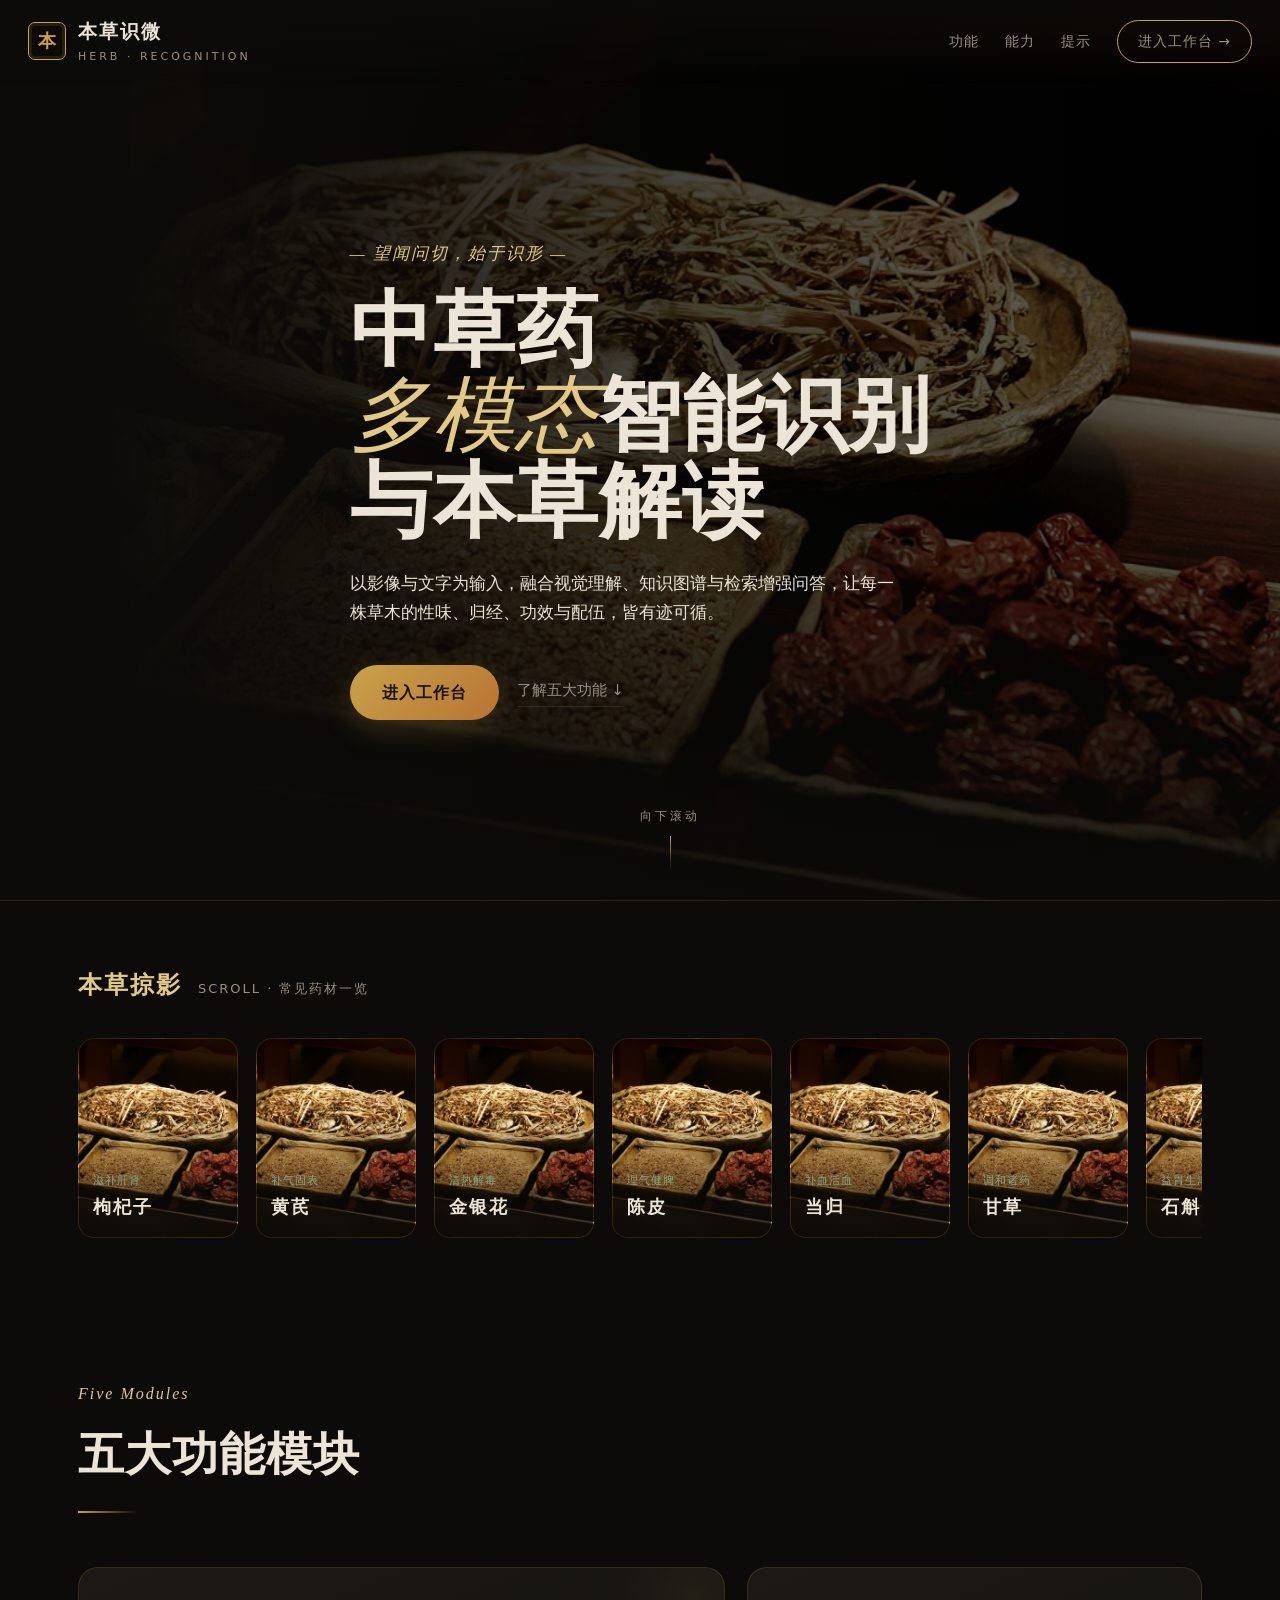
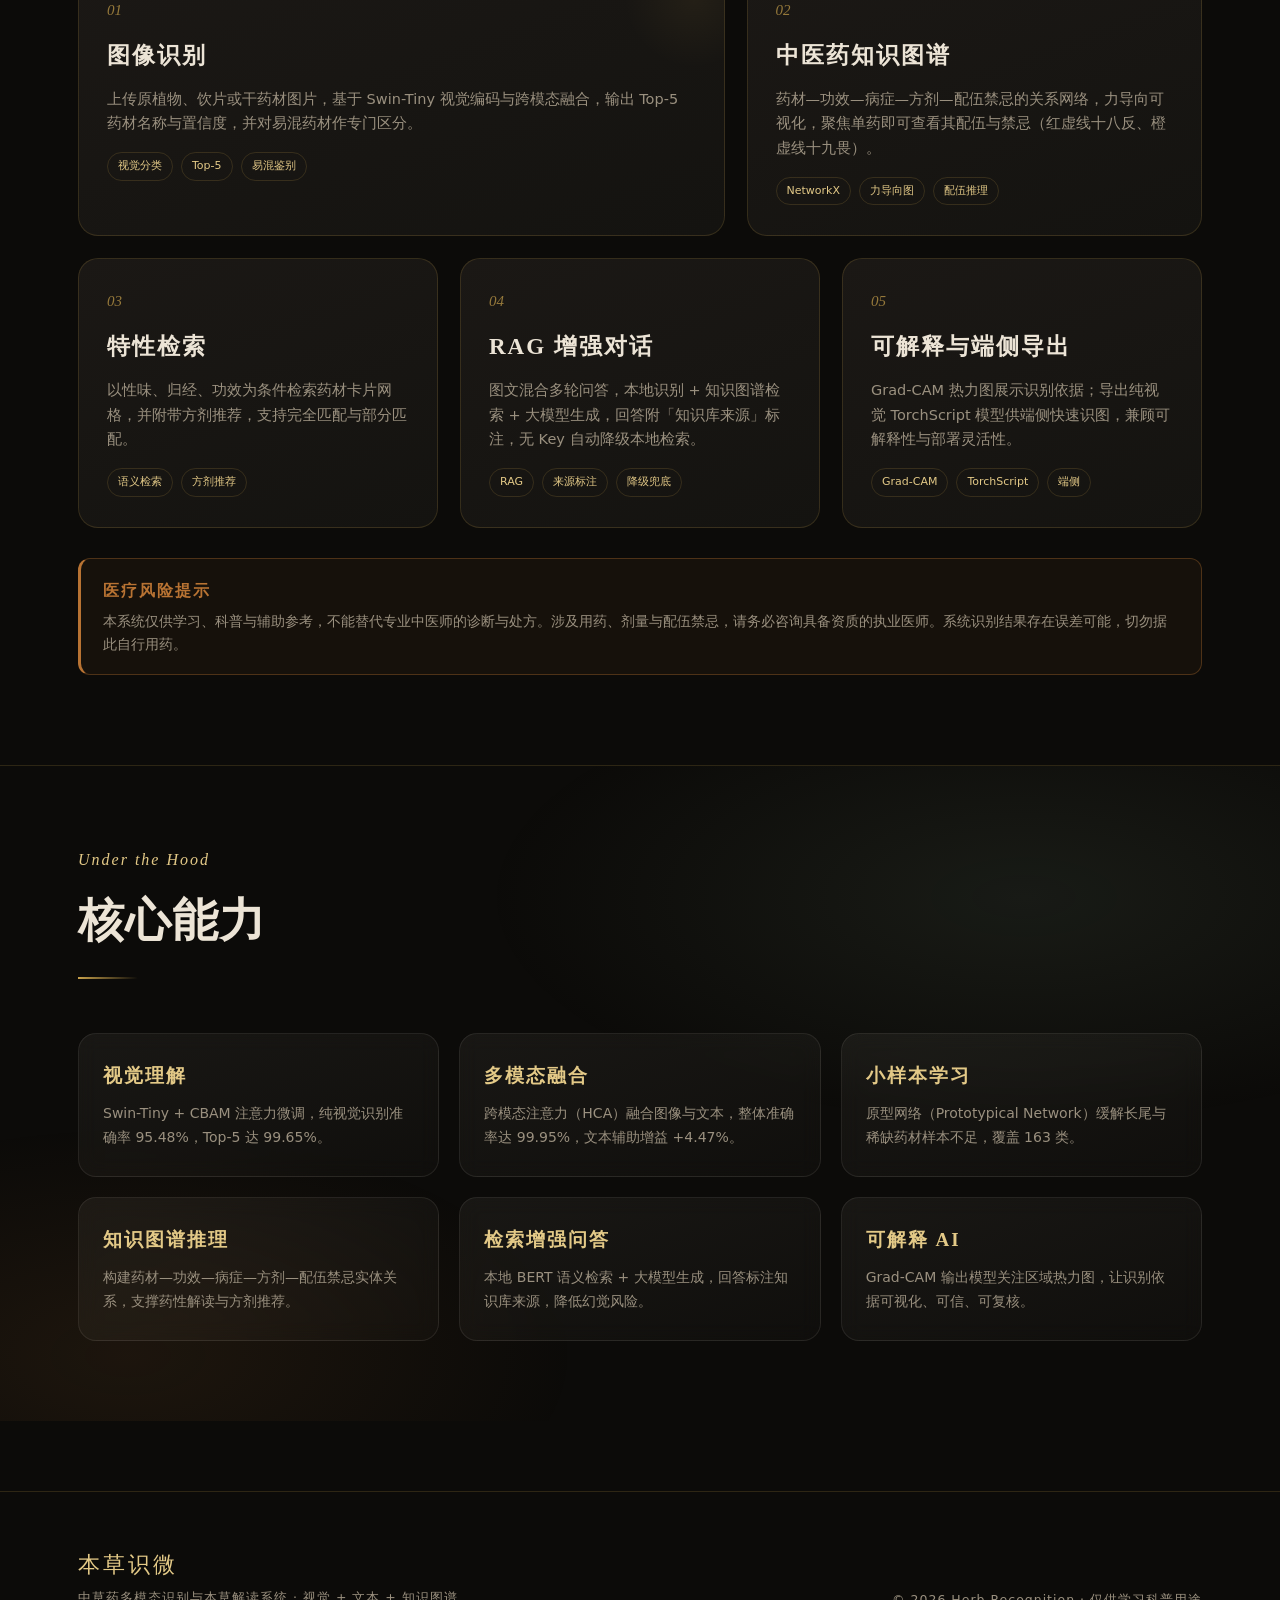
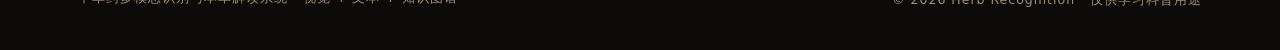
==== web/home.html @ ccd92ffd "add home.html(demo),hero inline" ====
<!DOCTYPE html>
<html lang="zh-CN">
<head>
<meta charset="UTF-8" />
<meta name="viewport" content="width=device-width, initial-scale=1.0" />
<title>本草识微 · 中草药多模态识别系统</title>
<style>
  :root {
    --ink: #0c0b09;
    --ink-2: #141310;
    --panel: #1b1815;
    --panel-2: #221e19;
    --gold: #c9a24b;
    --gold-soft: #e3c987;
    --copper: #b87333;
    --jade: #8aa888;
    --paper: #ece4d6;
    --muted: #9a907f;
    --line: rgba(201,162,75,0.18);
    --glass: rgba(236,228,214,0.05);
    --sans: "PingFang SC","Hiragino Sans GB","Microsoft YaHei",system-ui,sans-serif;
    --serif: "Songti SC","STSong","SimSun",Georgia,"Times New Roman",serif;
  }
  * { margin:0; padding:0; box-sizing:border-box; }
  html { scroll-behavior:smooth; }
  body {
    background:var(--ink);
    color:var(--paper);
    font-family:var(--sans);
    line-height:1.7;
    overflow-x:hidden;
    -webkit-font-smoothing:antialiased;
  }
  .wrap { max-width:1180px; margin:0 auto; padding:0 28px; }
  section { position:relative; }

  /* ---------- Top nav ---------- */
  .nav {
    position:fixed; top:0; left:0; right:0; z-index:50;
    display:flex; align-items:center; justify-content:space-between;
    padding:16px 28px;
    background:linear-gradient(180deg, rgba(12,11,9,0.92), rgba(12,11,9,0));
    backdrop-filter:blur(6px);
  }
  .brand { display:flex; align-items:center; gap:12px; }
  .seal {
    width:38px; height:38px; border:1.5px solid var(--gold);
    border-radius:7px; display:grid; place-items:center;
    color:var(--gold); font-family:var(--serif); font-size:18px; font-weight:700;
    box-shadow:inset 0 0 0 3px rgba(201,162,75,0.12);
  }
  .brand b { font-family:var(--serif); font-size:19px; letter-spacing:2px; font-weight:600; }
  .brand span { display:block; font-size:11px; color:var(--muted); letter-spacing:3px; }
  .nav-links { display:flex; gap:26px; align-items:center; }
  .nav-links a { color:var(--muted); text-decoration:none; font-size:14px; letter-spacing:1px; transition:color .25s; }
  .nav-links a:hover { color:var(--gold-soft); }
  .btn-enter {
    border:1px solid var(--gold); color:var(--gold-soft);
    padding:9px 20px; border-radius:30px; font-size:14px; text-decoration:none;
    transition:all .3s; letter-spacing:1px;
  }
  .btn-enter:hover { background:var(--gold); color:var(--ink); }

  /* ---------- Hero ---------- */
  .hero { min-height:100vh; display:flex; align-items:center; position:relative; overflow:hidden; }
  .hero-bg {
    position:absolute; inset:-8% -8% -8% -8%;
    background:url('hero.jpg') center/cover no-repeat;
    filter:brightness(.42) saturate(.85) contrast(1.05);
    transform:scale(1.05);
    will-change:transform;
  }
  .hero-veil {
    position:absolute; inset:0;
    background:
      radial-gradient(120% 80% at 70% 30%, transparent 30%, rgba(12,11,9,.55) 70%, var(--ink) 100%),
      linear-gradient(90deg, var(--ink) 8%, rgba(12,11,9,.35) 55%, transparent 100%);
  }
  .hero-inner { position:relative; z-index:2; max-width:760px; padding-top:60px; }
  .kicker {
    font-family:var(--serif); font-style:italic; color:var(--gold-soft);
    font-size:17px; letter-spacing:2px; margin-bottom:18px; opacity:0;
    animation:rise .9s .1s forwards;
  }
  .hero h1 {
    font-family:var(--sans); font-weight:800; font-size:clamp(40px,7vw,82px);
    line-height:1.04; letter-spacing:1px;
  }
  .hero h1 em {
    font-family:var(--serif); font-style:italic; font-weight:500;
    color:var(--gold-soft);
  }
  .hero h1 .reveal { display:block; overflow:hidden; }
  .hero h1 .reveal > span { display:block; transform:translateY(110%); animation:riseUp 1s forwards; }
  .hero h1 .reveal:nth-child(2) > span { animation-delay:.18s; }
  .hero h1 .reveal:nth-child(3) > span { animation-delay:.34s; }
  .hero p.lead {
    margin-top:26px; max-width:560px; color:var(--paper); font-size:17px;
    opacity:0; animation:rise 1s .5s forwards;
  }
  .hero-cta { margin-top:38px; display:flex; gap:18px; align-items:center; opacity:0; animation:rise 1s .7s forwards; }
  .cta-main {
    background:linear-gradient(135deg,var(--gold),var(--copper));
    color:#1a130a; padding:14px 32px; border-radius:34px; font-weight:700;
    text-decoration:none; letter-spacing:1px; transition:transform .3s, box-shadow .3s;
    box-shadow:0 10px 30px rgba(201,162,75,.22);
  }
  .cta-main:hover { transform:translateY(-3px); box-shadow:0 16px 40px rgba(201,162,75,.35); }
  .cta-ghost { color:var(--muted); text-decoration:none; font-size:15px; border-bottom:1px solid var(--line); padding-bottom:3px; }
  .cta-ghost:hover { color:var(--gold-soft); }

  .scroll-hint {
    position:absolute; bottom:30px; left:50%; transform:translateX(-50%);
    color:var(--muted); font-size:12px; letter-spacing:3px; text-align:center; z-index:2;
    opacity:0; animation:rise 1s 1s forwards;
  }
  .scroll-hint i { display:block; width:1px; height:34px; margin:10px auto 0; background:linear-gradient(var(--gold),transparent); animation:drop 1.8s infinite; }

  /* ---------- Marquee of herbs ---------- */
  .herb-rail { padding:64px 0 30px; border-top:1px solid var(--line); }
  .rail-head { display:flex; align-items:baseline; gap:16px; margin-bottom:26px; }
  .rail-head h3 { font-family:var(--serif); font-size:24px; letter-spacing:2px; color:var(--gold-soft); }
  .rail-head span { color:var(--muted); font-size:13px; letter-spacing:2px; }
  .rail { display:flex; gap:18px; overflow-x:auto; padding:6px 2px 22px; scrollbar-width:thin; scroll-snap-type:x mandatory; }
  .rail::-webkit-scrollbar { height:6px; }
  .rail::-webkit-scrollbar-thumb { background:var(--line); border-radius:3px; }
  .chip {
    flex:0 0 auto; scroll-snap-align:start; width:160px; height:200px; border-radius:16px;
    position:relative; overflow:hidden; border:1px solid var(--line);
    background-size:cover; background-position:center; transition:transform .4s, border-color .4s;
  }
  .chip:hover { transform:translateY(-6px); border-color:var(--gold); }
  .chip::after { content:""; position:absolute; inset:0; background:linear-gradient(180deg,transparent 40%,rgba(12,11,9,.85)); }
  .chip b { position:absolute; bottom:14px; left:14px; z-index:2; font-family:var(--serif); font-size:18px; letter-spacing:2px; }
  .chip em { position:absolute; bottom:46px; left:14px; z-index:2; font-style:normal; font-size:11px; color:var(--jade); letter-spacing:1px; }

  /* ---------- Modules ---------- */
  .modules { padding:90px 0; }
  .sec-title { margin-bottom:54px; }
  .sec-title .k { font-family:var(--serif); font-style:italic; color:var(--gold-soft); font-size:16px; letter-spacing:2px; }
  .sec-title h2 { font-family:var(--sans); font-weight:800; font-size:clamp(30px,4.5vw,46px); margin-top:8px; letter-spacing:1px; }
  .sec-title .ln { width:60px; height:2px; background:linear-gradient(90deg,var(--gold),transparent); margin-top:18px; }
  .grid { display:grid; grid-template-columns:repeat(12,1fr); gap:22px; }
  .card {
    border:1px solid var(--line); border-radius:20px; padding:30px 28px;
    background:linear-gradient(160deg,var(--panel),var(--ink-2));
    position:relative; overflow:hidden; transition:transform .4s, border-color .4s;
    opacity:0; transform:translateY(40px);
  }
  .card.in { opacity:1; transform:none; transition:opacity .7s, transform .7s, border-color .4s; }
  .card:hover { border-color:var(--gold); transform:translateY(-5px); }
  .card .no { font-family:var(--serif); font-style:italic; color:var(--gold); font-size:15px; opacity:.7; }
  .card h4 { font-family:var(--serif); font-size:23px; letter-spacing:2px; margin:12px 0 12px; }
  .card p { color:var(--muted); font-size:14.5px; }
  .card .tags { margin-top:16px; display:flex; flex-wrap:wrap; gap:8px; }
  .card .tags span { font-size:11px; color:var(--gold-soft); border:1px solid var(--line); padding:4px 10px; border-radius:20px; }
  .card .glow { position:absolute; right:-40px; top:-40px; width:140px; height:140px; border-radius:50%; background:radial-gradient(var(--gold),transparent 70%); opacity:.07; }
  .c-wide { grid-column:span 7; }
  .c-mid { grid-column:span 5; }
  .c-third { grid-column:span 4; }
  .c-half { grid-column:span 6; }

  /* ---------- Capability (glass / nature) ---------- */
  .cap { padding:80px 0; border-top:1px solid var(--line); position:relative; }
  .cap::before {
    content:""; position:absolute; inset:0;
    background:
      radial-gradient(60% 50% at 80% 20%, rgba(138,168,136,0.10), transparent 70%),
      radial-gradient(50% 50% at 10% 90%, rgba(184,115,51,0.10), transparent 70%);
    pointer-events:none;
  }
  .cap-grid { display:grid; grid-template-columns:repeat(3,1fr); gap:20px; position:relative; }
  .glass {
    border:1px solid rgba(236,228,214,0.09); border-radius:18px; padding:26px 24px;
    background:linear-gradient(160deg, rgba(236,228,214,0.06), rgba(236,228,214,0.02));
    backdrop-filter:blur(10px); transition:transform .4s, background .4s;
  }
  .glass:hover { transform:translateY(-4px); background:linear-gradient(160deg, rgba(236,228,214,0.10), rgba(236,228,214,0.03)); }
  .glass h5 { font-family:var(--serif); font-size:19px; letter-spacing:2px; color:var(--gold-soft); margin-bottom:10px; }
  .glass p { color:var(--muted); font-size:14px; }

  /* ---------- Disclaimer ---------- */
  .disc {
    margin:30px auto 0; max-width:1180px;
    border:1px solid rgba(184,115,51,0.35); border-left:3px solid var(--copper);
    background:rgba(184,115,51,0.06); border-radius:12px; padding:18px 22px;
  }
  .disc b { color:var(--copper); font-family:var(--serif); letter-spacing:2px; }
  .disc p { color:var(--muted); font-size:13.5px; margin-top:6px; }

  /* ---------- Footer ---------- */
  footer { padding:54px 0 40px; border-top:1px solid var(--line); margin-top:70px; }
  .foot { display:flex; justify-content:space-between; align-items:flex-end; flex-wrap:wrap; gap:20px; }
  .foot .seal-lg { font-family:var(--serif); font-size:22px; letter-spacing:3px; color:var(--gold-soft); }
  .foot small { color:var(--muted); font-size:12.5px; letter-spacing:1px; }

  @keyframes rise { to { opacity:1; transform:none; } }
  @keyframes riseUp { to { transform:translateY(0); } }
  @keyframes drop { 0%{transform:scaleY(0);transform-origin:top} 50%{transform:scaleY(1);transform-origin:top} 51%{transform-origin:bottom} 100%{transform:scaleY(0);transform-origin:bottom} }

  /* scroll-driven parallax via CSS only */
  .parallax { will-change:transform; }

  @media (max-width:880px) {
    .c-wide,.c-mid,.c-third,.c-half { grid-column:span 12; }
    .cap-grid { grid-template-columns:1fr; }
    .nav-links a:not(.btn-enter) { display:none; }
    .hero h1 { font-size:38px; }
  }
</style>
</head>
<body>

<!-- NAV -->
<nav class="nav">
  <div class="brand">
    <div class="seal">本</div>
    <div><b>本草识微</b><span>HERB · RECOGNITION</span></div>
  </div>
  <div class="nav-links">
    <a href="#modules">功能</a>
    <a href="#capability">能力</a>
    <a href="#disclaimer">提示</a>
    <a class="btn-enter" href="index.html">进入工作台 →</a>
  </div>
</nav>

<!-- HERO -->
<section class="hero">
  <div class="hero-bg parallax" id="heroBg"></div>
  <div class="hero-veil"></div>
  <div class="wrap hero-inner">
    <div class="kicker">— 望闻问切，始于识形 —</div>
    <h1>
      <span class="reveal"><span>中草药</span></span>
      <span class="reveal"><span><em>多模态</em>智能识别</span></span>
      <span class="reveal"><span>与本草解读</span></span>
    </h1>
    <p class="lead">以影像与文字为输入，融合视觉理解、知识图谱与检索增强问答，让每一株草木的性味、归经、功效与配伍，皆有迹可循。</p>
    <div class="hero-cta">
      <a class="cta-main" href="index.html">进入工作台</a>
      <a class="cta-ghost" href="#modules">了解五大功能 ↓</a>
    </div>
  </div>
  <div class="scroll-hint">向下滚动<i></i></div>
</section>

<!-- HERB RAIL -->
<section class="herb-rail">
  <div class="wrap">
    <div class="rail-head">
      <h3>本草掠影</h3><span>SCROLL · 常见药材一览</span>
    </div>
    <div class="rail" id="rail"></div>
  </div>
</section>

<!-- MODULES -->
<section class="modules" id="modules">
  <div class="wrap">
    <div class="sec-title">
      <div class="k">Five Modules</div>
      <h2>五大功能模块</h2>
      <div class="ln"></div>
    </div>
    <div class="grid">
      <div class="card c-wide">
        <span class="glow"></span>
        <div class="no">01</div>
        <h4>图像识别</h4>
        <p>上传原植物、饮片或干药材图片，基于 Swin-Tiny 视觉编码与跨模态融合，输出 Top-5 药材名称与置信度，并对易混药材作专门区分。</p>
        <div class="tags"><span>视觉分类</span><span>Top-5</span><span>易混鉴别</span></div>
      </div>
      <div class="card c-mid">
        <div class="no">02</div>
        <h4>中医药知识图谱</h4>
        <p>药材—功效—病症—方剂—配伍禁忌的关系网络，力导向可视化，聚焦单药即可查看其配伍与禁忌（红虚线十八反、橙虚线十九畏）。</p>
        <div class="tags"><span>NetworkX</span><span>力导向图</span><span>配伍推理</span></div>
      </div>
      <div class="card c-third">
        <div class="no">03</div>
        <h4>特性检索</h4>
        <p>以性味、归经、功效为条件检索药材卡片网格，并附带方剂推荐，支持完全匹配与部分匹配。</p>
        <div class="tags"><span>语义检索</span><span>方剂推荐</span></div>
      </div>
      <div class="card c-third">
        <div class="no">04</div>
        <h4>RAG 增强对话</h4>
        <p>图文混合多轮问答，本地识别 + 知识图谱检索 + 大模型生成，回答附「知识库来源」标注，无 Key 自动降级本地检索。</p>
        <div class="tags"><span>RAG</span><span>来源标注</span><span>降级兜底</span></div>
      </div>
      <div class="card c-third">
        <div class="no">05</div>
        <h4>可解释与端侧导出</h4>
        <p>Grad-CAM 热力图展示识别依据；导出纯视觉 TorchScript 模型供端侧快速识图，兼顾可解释性与部署灵活性。</p>
        <div class="tags"><span>Grad-CAM</span><span>TorchScript</span><span>端侧</span></div>
      </div>
    </div>

    <div class="disc" id="disclaimer">
      <b>医疗风险提示</b>
      <p>本系统仅供学习、科普与辅助参考，不能替代专业中医师的诊断与处方。涉及用药、剂量与配伍禁忌，请务必咨询具备资质的执业医师。系统识别结果存在误差可能，切勿据此自行用药。</p>
    </div>
  </div>
</section>

<!-- CAPABILITY -->
<section class="cap" id="capability">
  <div class="wrap">
    <div class="sec-title">
      <div class="k">Under the Hood</div>
      <h2>核心能力</h2>
      <div class="ln"></div>
    </div>
    <div class="cap-grid">
      <div class="glass">
        <h5>视觉理解</h5>
        <p>Swin-Tiny + CBAM 注意力微调，纯视觉识别准确率 95.48%，Top-5 达 99.65%。</p>
      </div>
      <div class="glass">
        <h5>多模态融合</h5>
        <p>跨模态注意力（HCA）融合图像与文本，整体准确率达 99.95%，文本辅助增益 +4.47%。</p>
      </div>
      <div class="glass">
        <h5>小样本学习</h5>
        <p>原型网络（Prototypical Network）缓解长尾与稀缺药材样本不足，覆盖 163 类。</p>
      </div>
      <div class="glass">
        <h5>知识图谱推理</h5>
        <p>构建药材—功效—病症—方剂—配伍禁忌实体关系，支撑药性解读与方剂推荐。</p>
      </div>
      <div class="glass">
        <h5>检索增强问答</h5>
        <p>本地 BERT 语义检索 + 大模型生成，回答标注知识库来源，降低幻觉风险。</p>
      </div>
      <div class="glass">
        <h5>可解释 AI</h5>
        <p>Grad-CAM 输出模型关注区域热力图，让识别依据可视化、可信、可复核。</p>
      </div>
    </div>
  </div>
</section>

<!-- FOOTER -->
<footer>
  <div class="wrap foot">
    <div>
      <div class="seal-lg">本草识微</div>
      <small>中草药多模态识别与本草解读系统 · 视觉 + 文本 + 知识图谱</small>
    </div>
    <small>© 2026 Herb Recognition · 仅供学习科普用途</small>
  </div>
</footer>

<script>
  // herb rail data (uses local web herb thumbnails)
  const herbs = [
    {n:"枸杞子", e:"滋补肝肾", img:"hero.jpg"},
    {n:"黄芪", e:"补气固表", img:"hero.jpg"},
    {n:"金银花", e:"清热解毒", img:"hero.jpg"},
    {n:"陈皮", e:"理气健脾", img:"hero.jpg"},
    {n:"当归", e:"补血活血", img:"hero.jpg"},
    {n:"甘草", e:"调和诸药", img:"hero.jpg"},
    {n:"石斛", e:"益胃生津", img:"hero.jpg"}
  ];
  const rail = document.getElementById('rail');
  herbs.forEach(h => {
    const c = document.createElement('div');
    c.className = 'chip';
    c.style.backgroundImage = `url('${h.img}')`;
    c.innerHTML = `<em>${h.e}</em><b>${h.n}</b>`;
    rail.appendChild(c);
  });

  // scroll-driven parallax for hero bg (CSS transform via JS scroll, no library)
  const heroBg = document.getElementById('heroBg');
  let ticking = false;
  window.addEventListener('scroll', () => {
    if (!ticking) {
      window.requestAnimationFrame(() => {
        const y = window.scrollY;
        heroBg.style.transform = `scale(1.05) translateY(${y * 0.18}px)`;
        ticking = false;
      });
      ticking = true;
    }
  });

  // reveal cards on scroll
  const io = new IntersectionObserver((entries) => {
    entries.forEach(e => { if (e.isIntersecting) e.target.classList.add('in'); });
  }, { threshold: 0.18 });
  document.querySelectorAll('.card').forEach(c => io.observe(c));
</script>
</body>
</html>
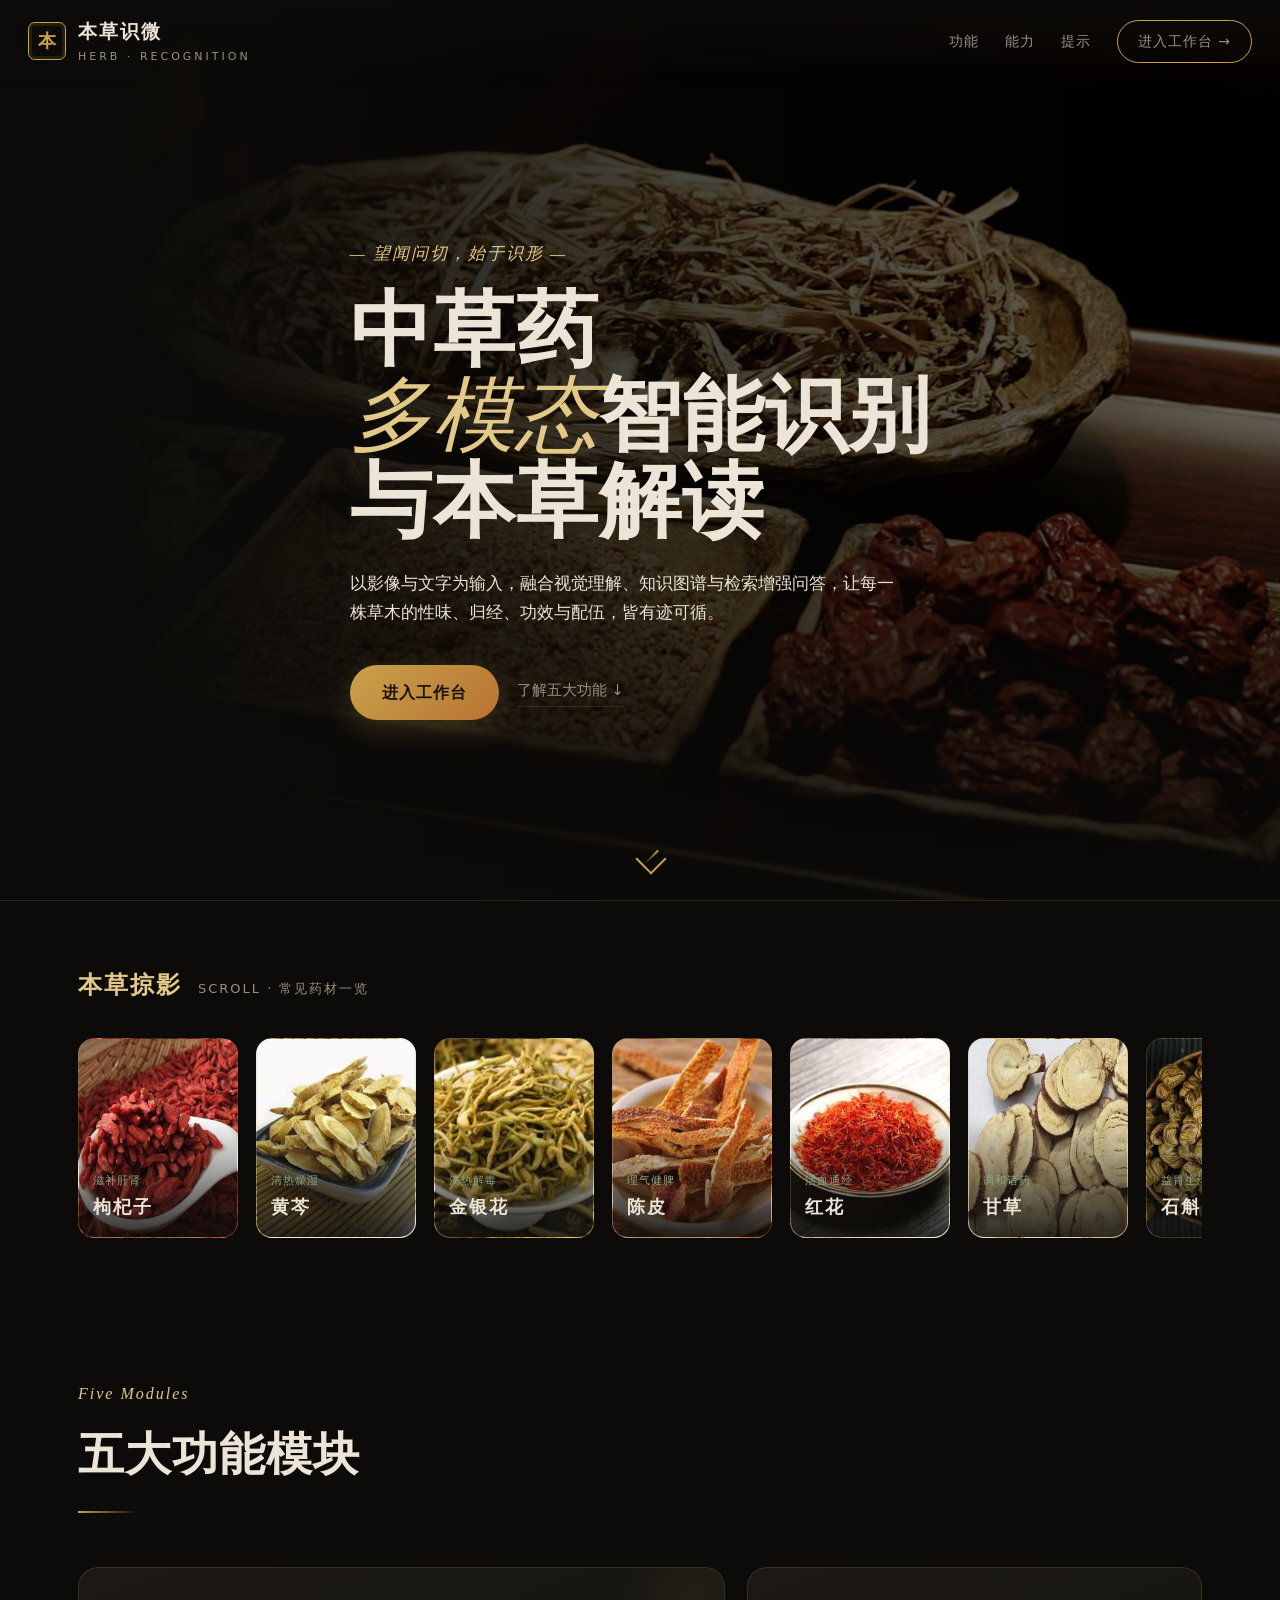
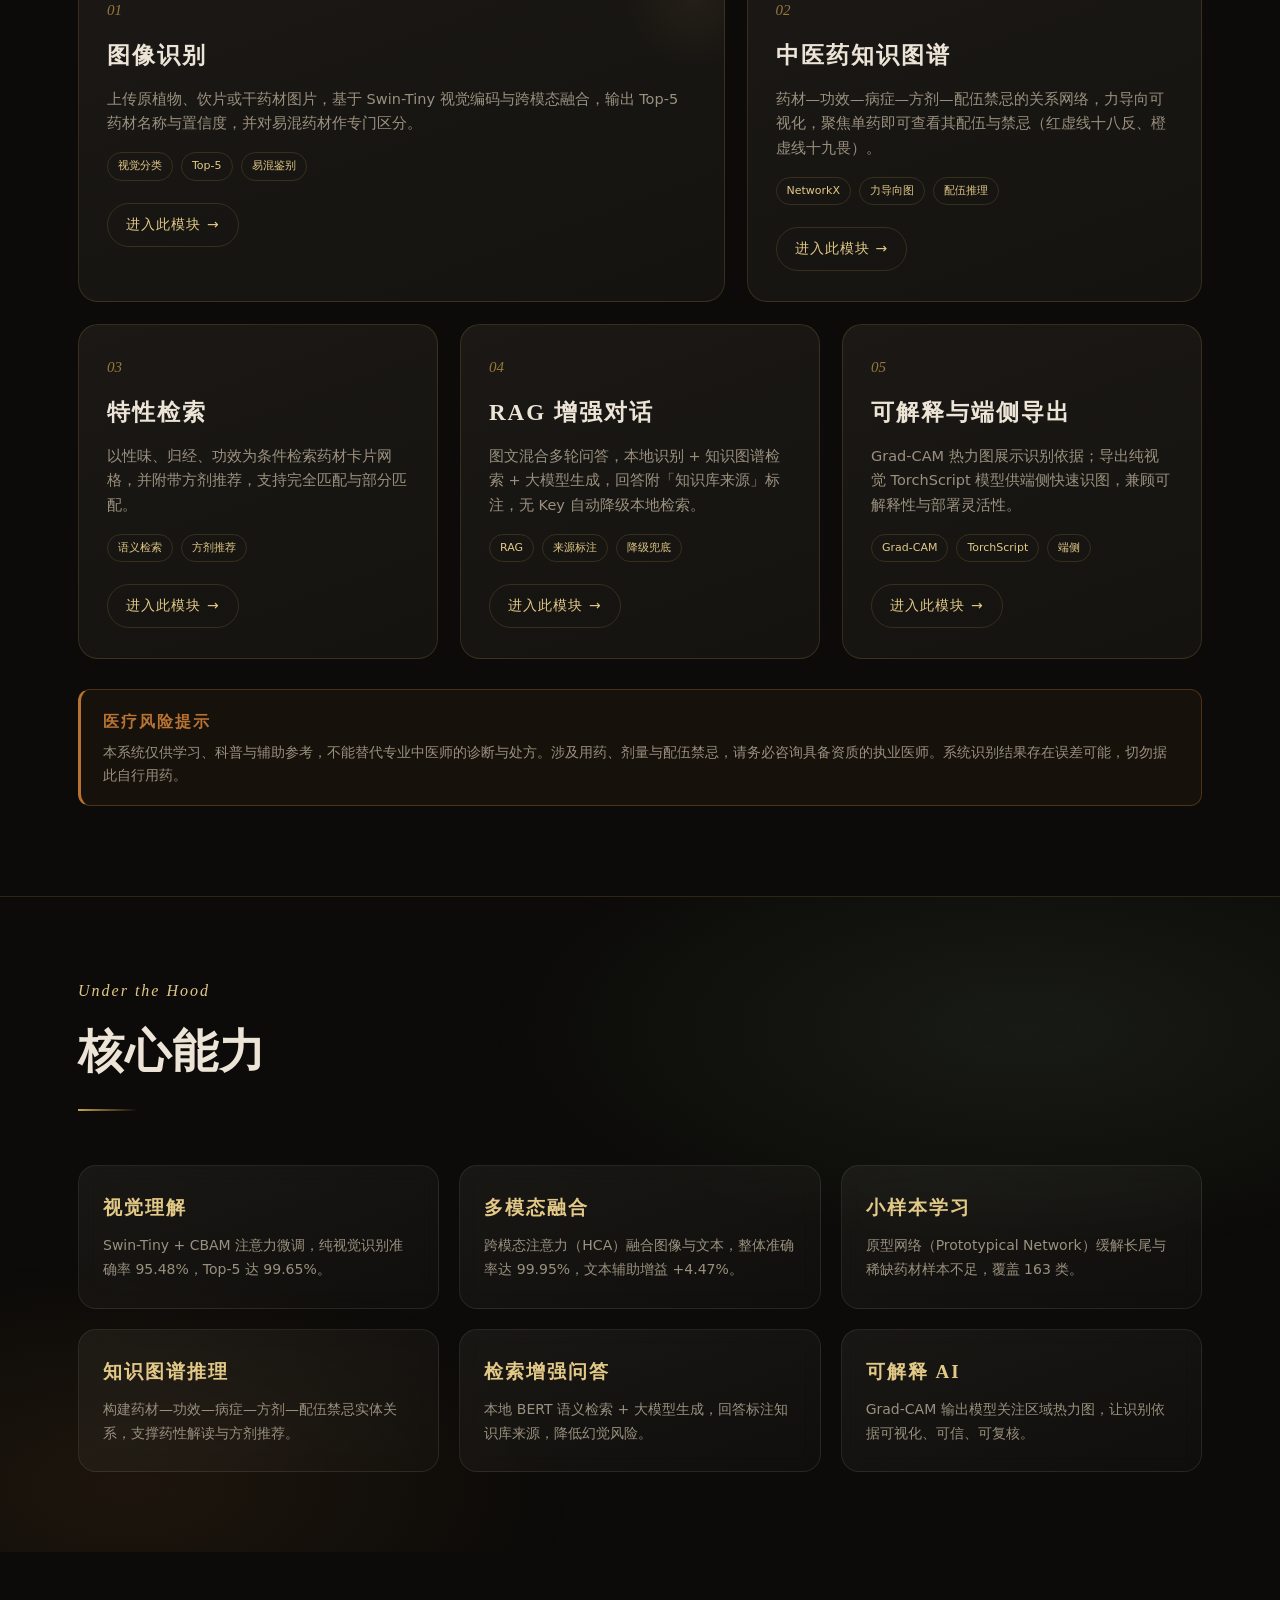
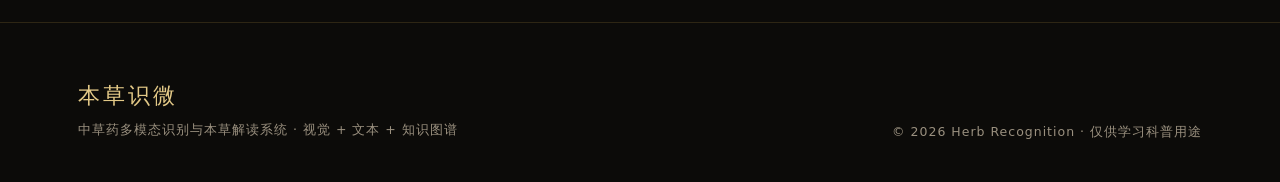
==== commit dd47f171: "完善功能+前端优化“" ====
--- a/web/home.html
+++ b/web/home.html
@@ -111,19 +111,29 @@
 
   .scroll-hint {
     position:absolute; bottom:30px; left:50%; transform:translateX(-50%);
-    color:var(--muted); font-size:12px; letter-spacing:3px; text-align:center; z-index:2;
-    opacity:0; animation:rise 1s 1s forwards;
-  }
-  .scroll-hint i { display:block; width:1px; height:34px; margin:10px auto 0; background:linear-gradient(var(--gold),transparent); animation:drop 1.8s infinite; }
+    z-index:2; opacity:0; animation:rise 1s 1s forwards;
+  }
+  .scroll-hint .arrow {
+    display:block; width:22px; height:22px; margin:0 auto;
+    border-right:2px solid var(--gold); border-bottom:2px solid var(--gold);
+    transform:rotate(45deg); animation:bounce 1.8s infinite;
+  }
+  .scroll-hint .arrow::after {
+    content:""; position:absolute; left:50%; top:0; width:2px; height:18px;
+    background:linear-gradient(var(--gold),transparent); transform:translateX(-50%);
+    animation:drop 1.8s infinite;
+  }
 
   /* ---------- Marquee of herbs ---------- */
   .herb-rail { padding:64px 0 30px; border-top:1px solid var(--line); }
   .rail-head { display:flex; align-items:baseline; gap:16px; margin-bottom:26px; }
   .rail-head h3 { font-family:var(--serif); font-size:24px; letter-spacing:2px; color:var(--gold-soft); }
   .rail-head span { color:var(--muted); font-size:13px; letter-spacing:2px; }
-  .rail { display:flex; gap:18px; overflow-x:auto; padding:6px 2px 22px; scrollbar-width:thin; scroll-snap-type:x mandatory; }
+  .rail { display:flex; gap:18px; overflow-x:auto; padding:6px 2px 22px; scrollbar-width:thin; scroll-snap-type:x mandatory; scrollbar-color:var(--gold) var(--ink); }
   .rail::-webkit-scrollbar { height:6px; }
-  .rail::-webkit-scrollbar-thumb { background:var(--line); border-radius:3px; }
+  .rail::-webkit-scrollbar-track { background:var(--ink); border-radius:3px; }
+  .rail::-webkit-scrollbar-thumb { background:var(--gold); border-radius:3px; }
+  .rail::-webkit-scrollbar-thumb:hover { background:var(--gold-soft); }
   .chip {
     flex:0 0 auto; scroll-snap-align:start; width:160px; height:200px; border-radius:16px;
     position:relative; overflow:hidden; border:1px solid var(--line);
@@ -154,6 +164,15 @@
   .card p { color:var(--muted); font-size:14.5px; }
   .card .tags { margin-top:16px; display:flex; flex-wrap:wrap; gap:8px; }
   .card .tags span { font-size:11px; color:var(--gold-soft); border:1px solid var(--line); padding:4px 10px; border-radius:20px; }
+  .card .goto {
+    display:inline-flex; align-items:center; gap:6px; margin-top:22px;
+    color:var(--gold-soft); text-decoration:none; font-size:14px; letter-spacing:1px;
+    border:1px solid var(--line); padding:9px 18px; border-radius:30px;
+    transition:all .3s; align-self:flex-start;
+  }
+  .card .goto:hover { background:var(--gold); color:var(--ink); border-color:var(--gold); }
+  .card .goto::after { content:"→"; transition:transform .3s; }
+  .card .goto:hover::after { transform:translateX(4px); }
   .card .glow { position:absolute; right:-40px; top:-40px; width:140px; height:140px; border-radius:50%; background:radial-gradient(var(--gold),transparent 70%); opacity:.07; }
   .c-wide { grid-column:span 7; }
   .c-mid { grid-column:span 5; }
@@ -242,7 +261,7 @@
       <a class="cta-ghost" href="#modules">了解五大功能 ↓</a>
     </div>
   </div>
-  <div class="scroll-hint">向下滚动<i></i></div>
+  <div class="scroll-hint"><i class="arrow"></i></div>
 </section>
 
 <!-- HERB RAIL -->
@@ -270,30 +289,35 @@
         <h4>图像识别</h4>
         <p>上传原植物、饮片或干药材图片，基于 Swin-Tiny 视觉编码与跨模态融合，输出 Top-5 药材名称与置信度，并对易混药材作专门区分。</p>
         <div class="tags"><span>视觉分类</span><span>Top-5</span><span>易混鉴别</span></div>
+        <a class="goto" href="index.html#tab=recognize">进入此模块</a>
       </div>
       <div class="card c-mid">
         <div class="no">02</div>
         <h4>中医药知识图谱</h4>
         <p>药材—功效—病症—方剂—配伍禁忌的关系网络，力导向可视化，聚焦单药即可查看其配伍与禁忌（红虚线十八反、橙虚线十九畏）。</p>
         <div class="tags"><span>NetworkX</span><span>力导向图</span><span>配伍推理</span></div>
+        <a class="goto" href="index.html#tab=graph">进入此模块</a>
       </div>
       <div class="card c-third">
         <div class="no">03</div>
         <h4>特性检索</h4>
         <p>以性味、归经、功效为条件检索药材卡片网格，并附带方剂推荐，支持完全匹配与部分匹配。</p>
         <div class="tags"><span>语义检索</span><span>方剂推荐</span></div>
+        <a class="goto" href="index.html#tab=search">进入此模块</a>
       </div>
       <div class="card c-third">
         <div class="no">04</div>
         <h4>RAG 增强对话</h4>
         <p>图文混合多轮问答，本地识别 + 知识图谱检索 + 大模型生成，回答附「知识库来源」标注，无 Key 自动降级本地检索。</p>
         <div class="tags"><span>RAG</span><span>来源标注</span><span>降级兜底</span></div>
+        <a class="goto" href="index.html#tab=chat">进入此模块</a>
       </div>
       <div class="card c-third">
         <div class="no">05</div>
         <h4>可解释与端侧导出</h4>
         <p>Grad-CAM 热力图展示识别依据；导出纯视觉 TorchScript 模型供端侧快速识图，兼顾可解释性与部署灵活性。</p>
         <div class="tags"><span>Grad-CAM</span><span>TorchScript</span><span>端侧</span></div>
+        <a class="goto" href="index.html#tab=gradcam">进入此模块</a>
       </div>
     </div>
 
@@ -355,13 +379,13 @@
 <script>
   // herb rail data (uses local web herb thumbnails)
   const herbs = [
-    {n:"枸杞子", e:"滋补肝肾", img:"hero.jpg"},
-    {n:"黄芪", e:"补气固表", img:"hero.jpg"},
-    {n:"金银花", e:"清热解毒", img:"hero.jpg"},
-    {n:"陈皮", e:"理气健脾", img:"hero.jpg"},
-    {n:"当归", e:"补血活血", img:"hero.jpg"},
-    {n:"甘草", e:"调和诸药", img:"hero.jpg"},
-    {n:"石斛", e:"益胃生津", img:"hero.jpg"}
+    {n:"枸杞子", e:"滋补肝肾", img:"gouqizi.jpg"},
+    {n:"黄芩", e:"清热燥湿", img:"huangqin.jpg"},
+    {n:"金银花", e:"清热解毒", img:"jinyihua.jpg"},
+    {n:"陈皮", e:"理气健脾", img:"chenpi.jpg"},
+    {n:"红花", e:"活血通经", img:"honghua.jpg"},
+    {n:"甘草", e:"调和诸药", img:"gancao.jpg"},
+    {n:"石斛", e:"益胃生津", img:"shihu.jpg"}
   ];
   const rail = document.getElementById('rail');
   herbs.forEach(h => {
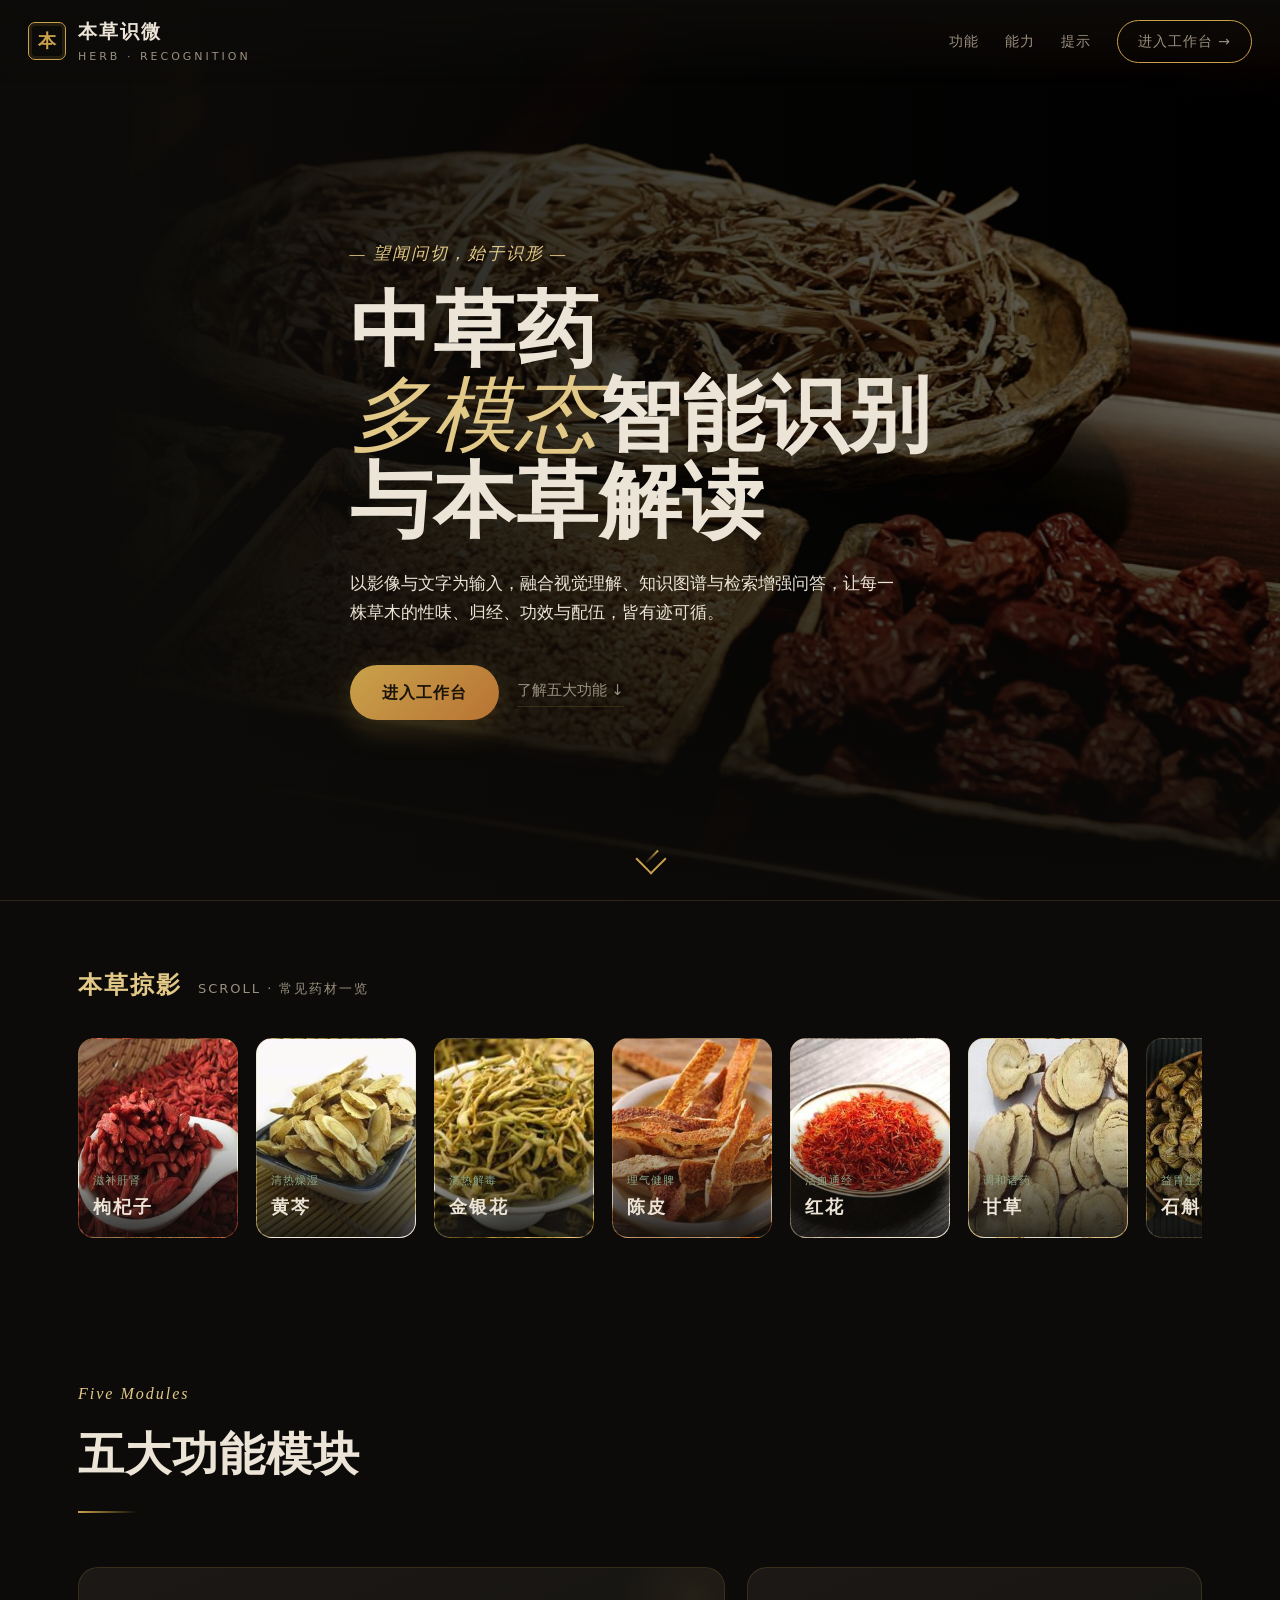
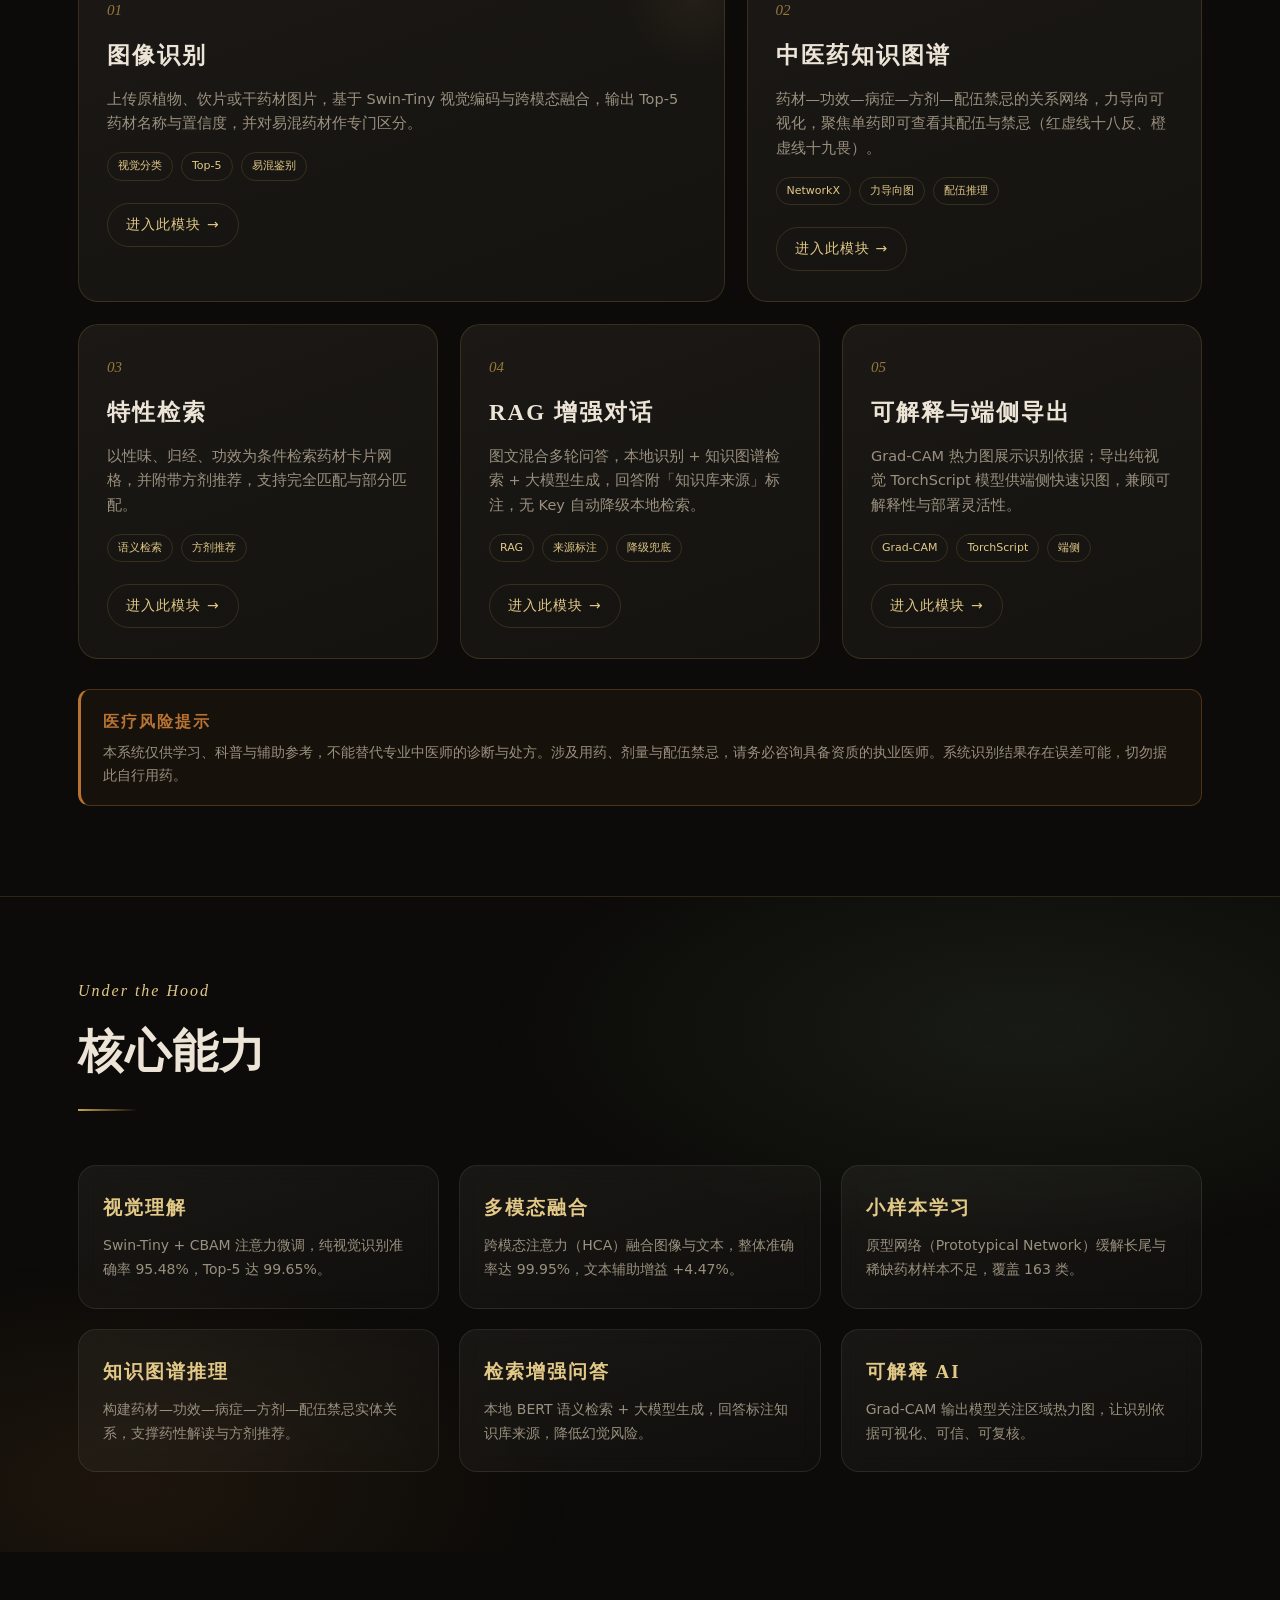
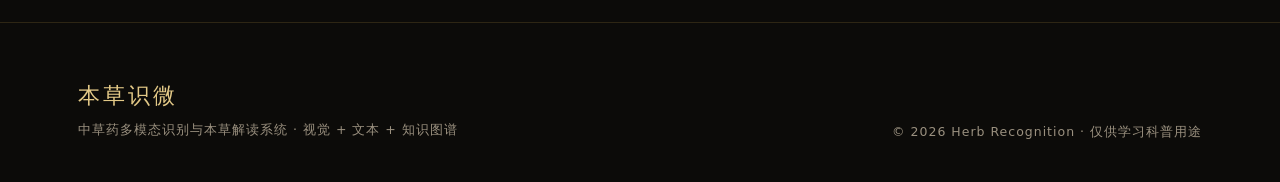
==== commit 37c79ef9: "首页和工作台合并处理，首页图鉴" ====
--- a/web/home.html
+++ b/web/home.html
@@ -65,7 +65,7 @@
   .hero { min-height:100vh; display:flex; align-items:center; position:relative; overflow:hidden; }
   .hero-bg {
     position:absolute; inset:-8% -8% -8% -8%;
-    background:url('hero.jpg') center/cover no-repeat;
+    background:url('../images/_01/chinese-medicine-2178253_1280.jpg') center/cover no-repeat;
     filter:brightness(.42) saturate(.85) contrast(1.05);
     transform:scale(1.05);
     will-change:transform;
